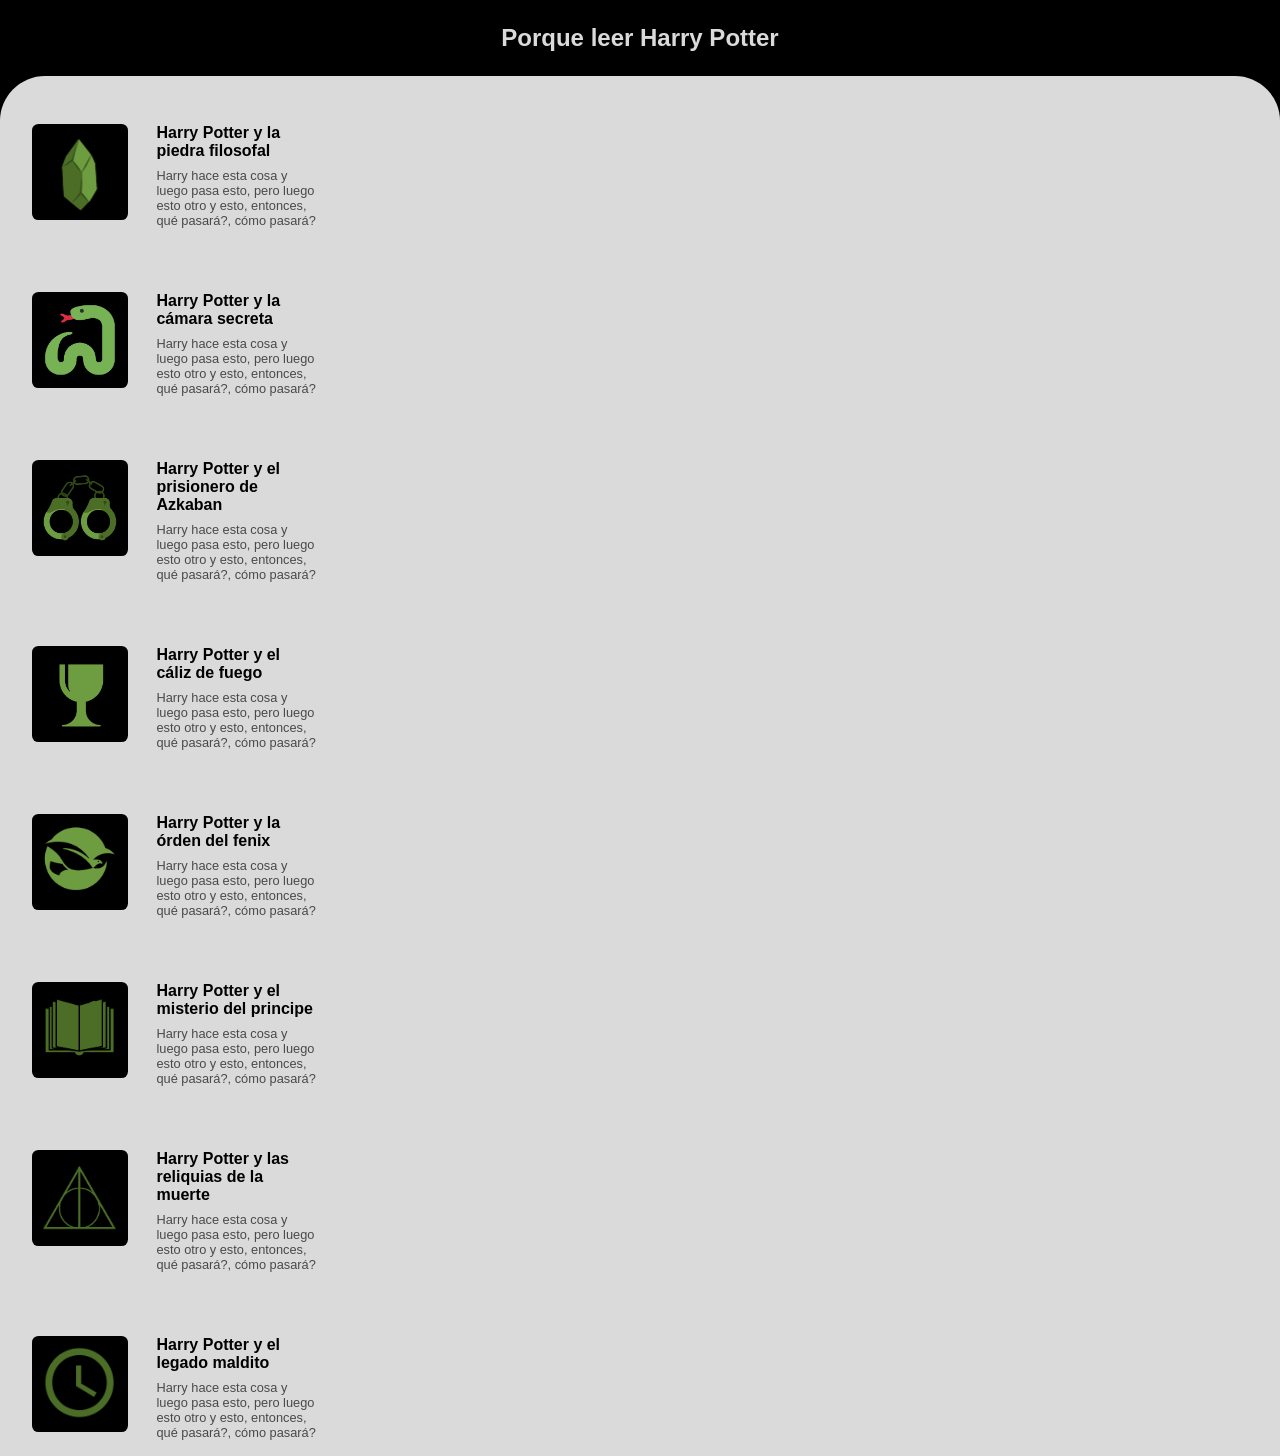
==== libros.html @ 3e37e293 "Update libros.html" ====
<!DOCTYPE html>
<html lang="en">

<head>
  <meta charset="UTF-8">
  <meta http-equiv="X-UA-Compatible" content="IE=edge">
  <meta name="viewport" content="width=device-width, initial-scale=1.0">
  <title>Libros - Harry Potter</title>
  <link rel="stylesheet" href="styles.css">
</head>

<body>
  <h1 class="libros-titulo">Porque leer Harry Potter</h1>
  <div class="libros">
    <div class="libro" onclick="abrirVideo()" onclick="abrirVideo()">
      <div class="libro-imagen-div">
        <img src="piedra_filosofal.png" alt="" class="libro-imagen">
      </div>
      <div class="libro-texto">
        <h2 class="libro-titulo">Harry Potter y la piedra filosofal</h2>
        <p class="libro-informacion">Harry hace esta cosa y luego pasa esto, pero luego esto otro y esto, entonces, qué
          pasará?, cómo pasará?</p>
      </div>
    </div>
    <div class="libro" onclick="abrirVideo()">
      <div class="libro-imagen-div">
        <img src="camara_secreta.png" alt="" class="libro-imagen">
      </div>
      <div class="libro-texto">
        <h2 class="libro-titulo">Harry Potter y la cámara secreta</h2>
        <p class="libro-informacion">Harry hace esta cosa y luego pasa esto, pero luego esto otro y esto, entonces, qué
          pasará?, cómo pasará?</p>
      </div>
    </div>
    <div class="libro" onclick="abrirVideo('tercerLibro.mp4')">
      <div class="libro-imagen-div">
        <img src="prisionero_azkaban.png" alt="" class="libro-imagen">
      </div>
      <div class="libro-texto">
        <h2 class="libro-titulo">Harry Potter y el prisionero de Azkaban</h2>
        <p class="libro-informacion">Harry hace esta cosa y luego pasa esto, pero luego esto otro y esto, entonces, qué
          pasará?, cómo pasará?</p>
      </div>
    </div>
    <div class="libro" onclick="abrirVideo('cuarto_libro.mp4')">
      <div class="libro-imagen-div">
        <img src="caliz_fuego.png" alt="" class="libro-imagen">
      </div>
      <div class="libro-texto">
        <h2 class="libro-titulo">Harry Potter y el cáliz de fuego</h2>
        <p class="libro-informacion">Harry hace esta cosa y luego pasa esto, pero luego esto otro y esto, entonces, qué
          pasará?, cómo pasará?</p>
      </div>
    </div>
    <div class="libro" onclick="abrirVideo()">
      <div class="libro-imagen-div">
        <img src="orden_fenix.PNG" alt="" class="libro-imagen">
      </div>
      <div class="libro-texto">
        <h2 class="libro-titulo">Harry Potter y la órden del fenix</h2>
        <p class="libro-informacion">Harry hace esta cosa y luego pasa esto, pero luego esto otro y esto, entonces, qué
          pasará?, cómo pasará?</p>
      </div>
    </div>
    <div class="libro" onclick="abrirVideo()">
      <div class="libro-imagen-div">
        <img src="misterio_principe.PNG" alt="" class="libro-imagen">
      </div>
      <div class="libro-texto">
        <h2 class="libro-titulo">Harry Potter y el misterio del principe</h2>
        <p class="libro-informacion">Harry hace esta cosa y luego pasa esto, pero luego esto otro y esto, entonces, qué
          pasará?, cómo pasará?</p>
      </div>
    </div>
    <div class="libro" onclick="abrirVideo()">
      <div class="libro-imagen-div">
        <img src="reliquias_muerte.PNG" alt="" class="libro-imagen">
      </div>
      <div class="libro-texto">
        <h2 class="libro-titulo">Harry Potter y las reliquias de la muerte</h2>
        <p class="libro-informacion">Harry hace esta cosa y luego pasa esto, pero luego esto otro y esto, entonces, qué
          pasará?, cómo pasará?</p>
      </div>
    </div>
    <div class="libro" onclick="abrirVideo()">
      <div class="libro-imagen-div">
        <img src="legado_maldito.PNG" alt="" class="libro-imagen">
      </div>
      <div class="libro-texto">
        <h2 class="libro-titulo">Harry Potter y el legado maldito</h2>
        <p class="libro-informacion">Harry hace esta cosa y luego pasa esto, pero luego esto otro y esto, entonces, qué
          pasará?, cómo pasará?</p>
      </div>
    </div>
  </div>
  <script src="script.js"></script>
</body>

</html>
---- styles.css ----
:root {
  --color-verde: rgb(20, 124, 1);
  --color-azul: rgba(0, 136, 160, 0.746);
  --color-azul-hover: rgba(4, 185, 218, 0.698);
  --color-titulos: rgb(218, 218, 218);
  --color-subtitulos: rgb(158, 158, 158);
  /*Colores que se usarán en el documento*/
}
* {
  margin: 0;
  font-family: "Open Sans", sans-serif;
}
html {
  background-color: black;
}

/*Index*/

.fondo-inicio {
  background-image: url("Chica_leyendo_harry_potter.jpg");
  width: 100%;
  height: 60vh;
  background-size: cover;
  background-repeat: no-repeat;
  display: flexbox;
  background-position: center;
}
.principal {
  background-color: black;
  display: flexbox;
  height: 45vh;
  margin-top: -5vh;
  border-radius: 5vh 5vh 0 0;
}
.principal-texto {
  text-align: center;
}
.principal-titulo {
  color: var(--color-titulos);
  padding-top: 1rem;
  font-size: 2.5rem;
  font-weight: 900;
}
.principal-subtitulo {
  color: var(--color-subtitulos);
  padding-top: 1.5rem;
  font-size: 1.2rem;
}
.principal-div-btn {
  display: flex;
  justify-content: center;
  margin: auto;
  margin-top: 1.5rem;
}
.principal-btn {
  color: var(--color-verde);
  padding: 0.3rem 2rem;
  border: var(--color-verde) solid 0.5rem;
  border-radius: 1rem;
  text-decoration: none;
  background-color: black;
  display: inline-block;
  font-size: 1.2rem;
  cursor: pointer;
}

/*Libros*/

.libros-titulo {
  color: var(--color-titulos);
  font-size: 1.5rem;
  text-align: center;
  padding: 1.5rem;
}

.libros {
  background-color: var(--color-titulos);
  display: flexbox;
  right: 0;
  left: 0;
  border-radius: 5vh 5vh 0 0;
}

.libro {
  display: flexbox;
  padding: 3rem 2rem 1rem 2rem;
}

.libro-imagen-div {
  background-color: black;
  width: 6rem;
  height: 6rem;
  display: inline-block;
  border-radius: 0.4rem;
}

.libro-imagen {
  width: 80%;
  border-radius: 0.4rem;
  display: block;
  margin: auto;
  margin-top: 10%;
}

.libro-texto {
  display: inline-block;
  width: 10rem;
  vertical-align: top;
  padding-left: 1.5rem;
}
.libro-titulo {
  font-size: 1rem;
  padding-bottom: 0.5rem;
}
.libro-informacion {
  font-size: 0.8rem;
  color: rgb(73, 73, 73);
}
/*Responsive*/

@media (min-width: 600px) {
  /*Index*/

  .fondo-inicio {
    height: 45vh;
  }
  .principal {
    height: 60vh;
  }
  .principal-titulo {
    padding-top: 1rem;
    font-size: 4rem;
  }
  .principal-subtitulo {
    font-size: 1.8rem;
  }
  .principal-btn {
    padding: 0.5rem 3rem;
    border-width: 0.5rem;
    border-radius: 1.3rem;
    font-size: 1.8rem;
  }
}
@media (min-width: 900px) {
  /*Index*/

  .fondo-inicio {
    height: 100vh;
    background-image: url("https://i.pinimg.com/originals/1e/3d/65/1e3d65ecb6a4f0cb60af79a066c202e3.jpg");
  }
  .principal {
    height: 100vh;
    margin-top: -100vh;
    width: 100vw;
    background: linear-gradient(to left, rgb(0, 0, 0), rgba(0, 0, 0, 0));
  }
  .principal-texto {
    text-align: right;
    margin-right: 10%;
  }
  .principal-titulo {
    padding-top: 1rem;
    font-size: 8rem;
  }
  .principal-subtitulo {
    font-size: 3rem;
    padding-top: 10%;
  }
  .principal-div-btn {
    margin-top: 1.5rem;
    margin: 1.5rem 5% auto 0;
    position: relative;
    float: right;
  }
  .principal-btn {
    padding: 0.7rem 5rem;
    border-width: 0.7rem;
    border-radius: 1.5rem;
    font-size: 3rem;
    background-color: rgba(0, 0, 0, 0);
    color: var(--color-azul);
    border-color: var(--color-azul);
    font-weight: 900;
    text-align: center;
  }
  .principal-btn:hover {
    color: var(--color-azul-hover);
    border-color: var(--color-azul-hover);
  }
}
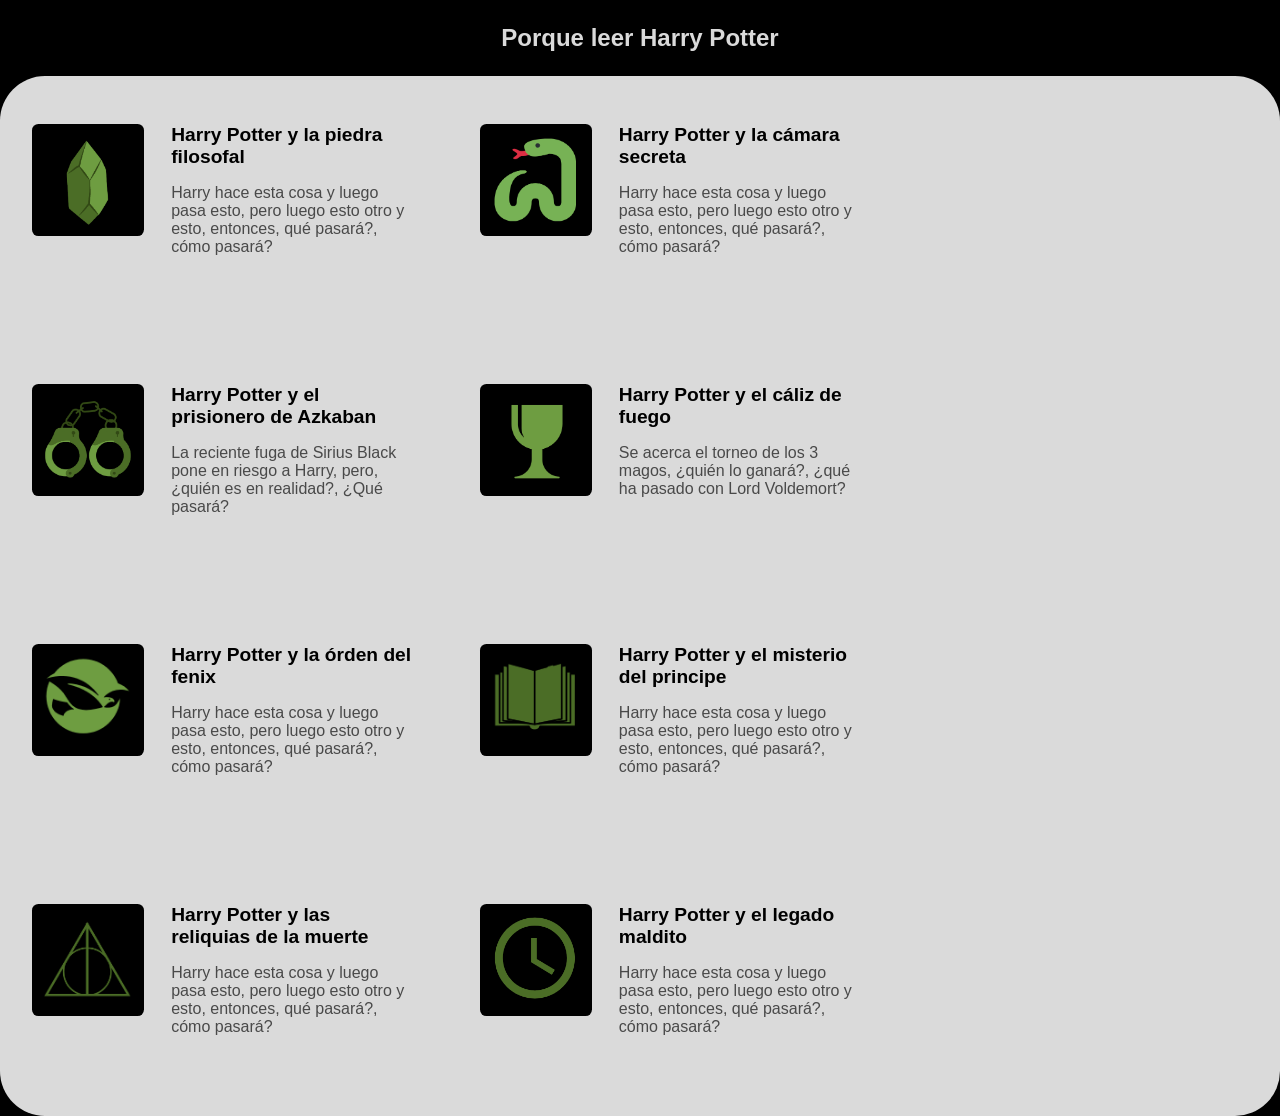
==== commit 6fc72d17: "Update libros.html" ====
--- a/libros.html
+++ b/libros.html
@@ -38,8 +38,7 @@
       </div>
       <div class="libro-texto">
         <h2 class="libro-titulo">Harry Potter y el prisionero de Azkaban</h2>
-        <p class="libro-informacion">Harry hace esta cosa y luego pasa esto, pero luego esto otro y esto, entonces, qué
-          pasará?, cómo pasará?</p>
+        <p class="libro-informacion">La reciente fuga de Sirius Black pone en riesgo a Harry, pero, ¿quién es en realidad?, ¿Qué pasará?</p>
       </div>
     </div>
     <div class="libro" onclick="abrirVideo('cuarto_libro.mp4')">
@@ -48,8 +47,7 @@
       </div>
       <div class="libro-texto">
         <h2 class="libro-titulo">Harry Potter y el cáliz de fuego</h2>
-        <p class="libro-informacion">Harry hace esta cosa y luego pasa esto, pero luego esto otro y esto, entonces, qué
-          pasará?, cómo pasará?</p>
+        <p class="libro-informacion">Se acerca el torneo de los 3 magos, ¿quién lo ganará?, ¿qué ha pasado con Lord Voldemort?</p>
       </div>
     </div>
     <div class="libro" onclick="abrirVideo()">
--- a/styles.css
+++ b/styles.css
@@ -1,7 +1,6 @@
 :root {
-  --color-verde: rgb(20, 124, 1);
-  --color-azul: rgba(0, 136, 160, 0.746);
-  --color-azul-hover: rgba(4, 185, 218, 0.698);
+  --color-verde: rgba(19, 124, 1, 0.753);
+  --color-verde-hover: rgba(26, 173, 0, 0.712);
   --color-titulos: rgb(218, 218, 218);
   --color-subtitulos: rgb(158, 158, 158);
   /*Colores que se usarán en el documento*/
@@ -12,6 +11,7 @@
 }
 html {
   background-color: black;
+  width: 100%;
 }
 
 /*Index*/
@@ -76,20 +76,22 @@
 .libros {
   background-color: var(--color-titulos);
   display: flexbox;
-  right: 0;
-  left: 0;
+  width: 100%;
   border-radius: 5vh 5vh 0 0;
+  justify-content: space-between;
+  bottom: 0;
 }
 
 .libro {
-  display: flexbox;
+  display: inline-flex;
   padding: 3rem 2rem 1rem 2rem;
+  cursor: pointer;
 }
 
 .libro-imagen-div {
   background-color: black;
-  width: 6rem;
-  height: 6rem;
+  width: 35%;
+  height: 35%;
   display: inline-block;
   border-radius: 0.4rem;
 }
@@ -104,12 +106,12 @@
 
 .libro-texto {
   display: inline-block;
-  width: 10rem;
+  width: 50%;
   vertical-align: top;
   padding-left: 1.5rem;
 }
 .libro-titulo {
-  font-size: 1rem;
+  font-size: 1em;
   padding-bottom: 0.5rem;
 }
 .libro-informacion {
@@ -139,6 +141,34 @@
     border-width: 0.5rem;
     border-radius: 1.3rem;
     font-size: 1.8rem;
+  }
+
+  /*Libros*/
+
+  .libros-titulo {
+    font-size: 2rem;
+    padding: 2rem;
+  }
+
+  .libro {
+    padding: 4rem 3rem 2rem 3rem;
+  }
+
+  .libro-imagen-div {
+    width: 10rem;
+    height: 10rem;
+  }
+
+  .libro-texto {
+    width: 17rem;
+    padding-left: 2rem;
+  }
+  .libro-titulo {
+    font-size: 1.5rem;
+    padding-bottom: 1rem;
+  }
+  .libro-informacion {
+    font-size: 1.3rem;
   }
 }
 @media (min-width: 900px) {
@@ -178,13 +208,50 @@
     border-radius: 1.5rem;
     font-size: 3rem;
     background-color: rgba(0, 0, 0, 0);
-    color: var(--color-azul);
-    border-color: var(--color-azul);
+    color: var(--color-verde);
+    border-color: var(--color-verde);
     font-weight: 900;
     text-align: center;
   }
   .principal-btn:hover {
-    color: var(--color-azul-hover);
-    border-color: var(--color-azul-hover);
-  }
-}
+    color: var(--color-verde-hover);
+    border-color: var(--color-verde-hover);
+  }
+
+  /*Libros*/
+
+  .libros-titulo {
+    font-size: 1.5rem;
+    padding: 1.5rem;
+  }
+
+  .libro {
+    padding: 3rem 2rem 2rem 2rem;
+    border-radius: 5vh;
+    padding-bottom: 5rem;
+  }
+  .libro:hover {
+    background-color: rgb(192, 192, 192);
+  }
+  .libros {
+    border-radius: 5vh;
+    transition: 0.5s;
+  }
+
+  .libro-imagen-div {
+    width: 7rem;
+    height: 7rem;
+  }
+
+  .libro-texto {
+    width: 15rem;
+    padding-left: 1.7rem;
+  }
+  .libro-titulo {
+    font-size: 1.2rem;
+    padding-bottom: 1rem;
+  }
+  .libro-informacion {
+    font-size: 1rem;
+  }
+}
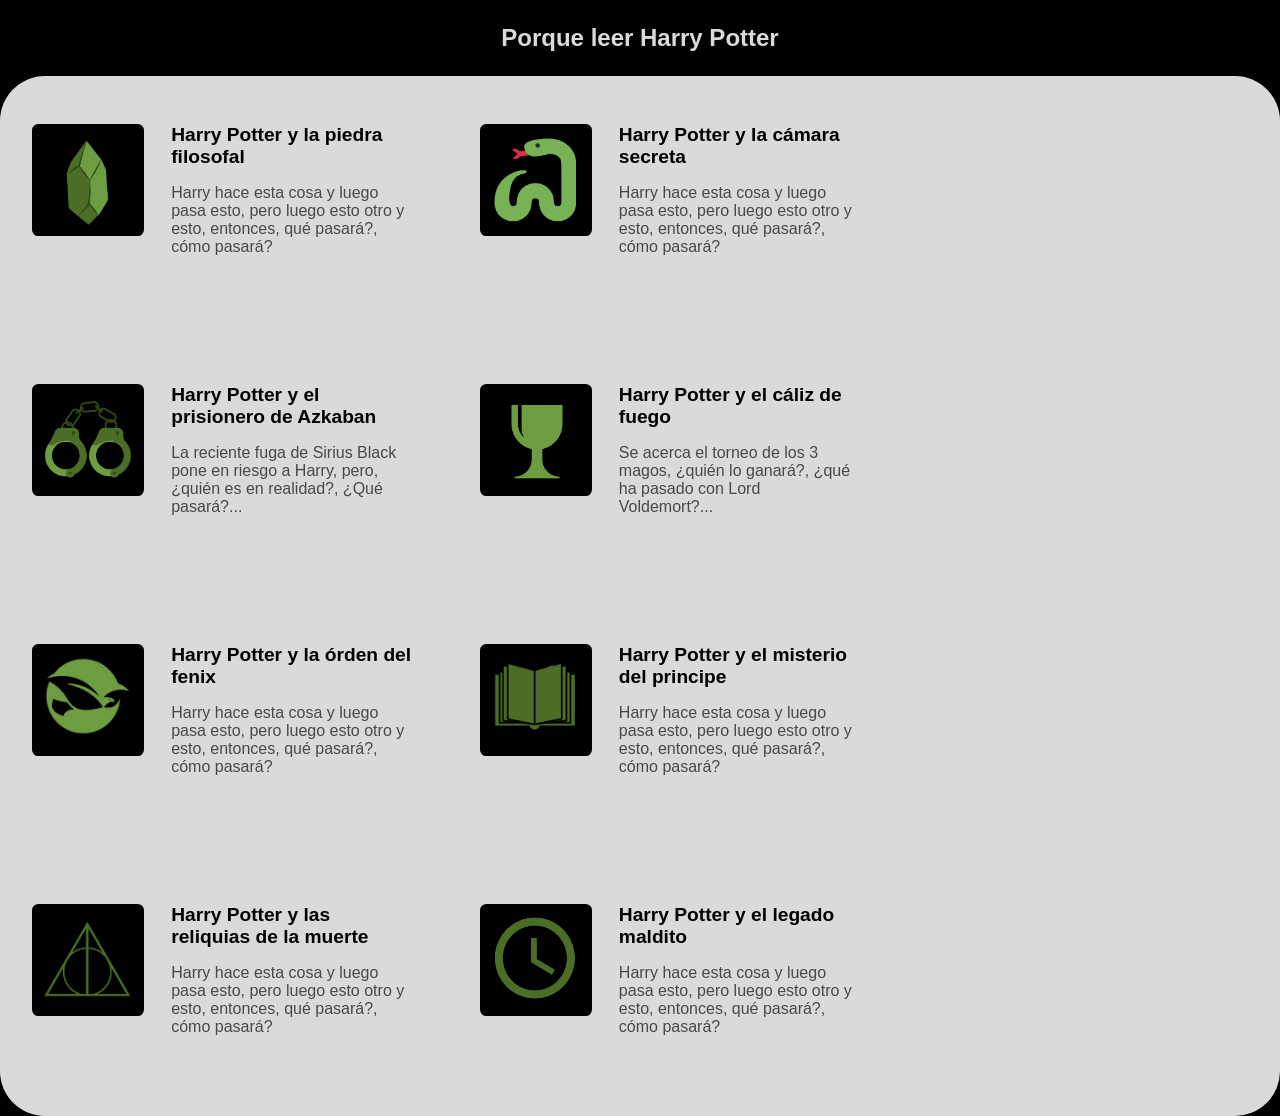
==== commit 76206f9d: "Update libros.html" ====
--- a/libros.html
+++ b/libros.html
@@ -38,7 +38,7 @@
       </div>
       <div class="libro-texto">
         <h2 class="libro-titulo">Harry Potter y el prisionero de Azkaban</h2>
-        <p class="libro-informacion">La reciente fuga de Sirius Black pone en riesgo a Harry, pero, ¿quién es en realidad?, ¿Qué pasará?</p>
+        <p class="libro-informacion">La reciente fuga de Sirius Black pone en riesgo a Harry, pero, ¿quién es en realidad?, ¿Qué pasará?...</p>
       </div>
     </div>
     <div class="libro" onclick="abrirVideo('cuarto_libro.mp4')">
@@ -47,7 +47,7 @@
       </div>
       <div class="libro-texto">
         <h2 class="libro-titulo">Harry Potter y el cáliz de fuego</h2>
-        <p class="libro-informacion">Se acerca el torneo de los 3 magos, ¿quién lo ganará?, ¿qué ha pasado con Lord Voldemort?</p>
+        <p class="libro-informacion">Se acerca el torneo de los 3 magos, ¿quién lo ganará?, ¿qué ha pasado con Lord Voldemort?...</p>
       </div>
     </div>
     <div class="libro" onclick="abrirVideo()">
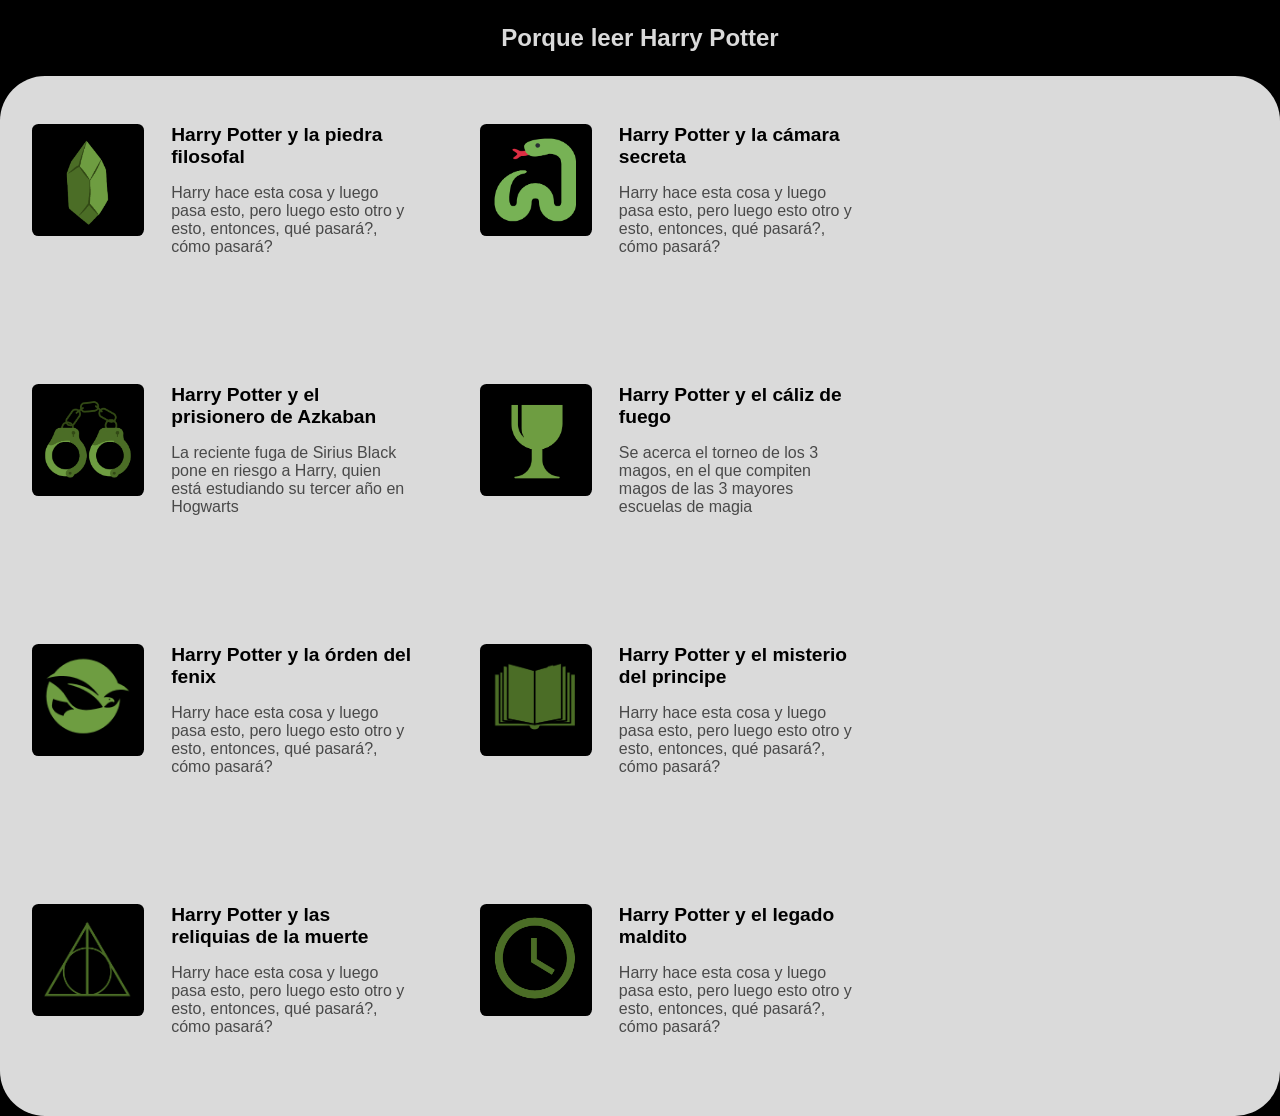
==== commit 4a9a5d05: "Update libros.html" ====
--- a/libros.html
+++ b/libros.html
@@ -38,7 +38,7 @@
       </div>
       <div class="libro-texto">
         <h2 class="libro-titulo">Harry Potter y el prisionero de Azkaban</h2>
-        <p class="libro-informacion">La reciente fuga de Sirius Black pone en riesgo a Harry, pero, ¿quién es en realidad?, ¿Qué pasará?...</p>
+        <p class="libro-informacion">La reciente fuga de Sirius Black pone en riesgo a Harry, quien está estudiando su tercer año en Hogwarts</p>
       </div>
     </div>
     <div class="libro" onclick="abrirVideo('cuarto_libro.mp4')">
@@ -47,7 +47,7 @@
       </div>
       <div class="libro-texto">
         <h2 class="libro-titulo">Harry Potter y el cáliz de fuego</h2>
-        <p class="libro-informacion">Se acerca el torneo de los 3 magos, ¿quién lo ganará?, ¿qué ha pasado con Lord Voldemort?...</p>
+        <p class="libro-informacion">Se acerca el torneo de los 3 magos, en el que compiten magos de las 3 mayores escuelas de magia</p>
       </div>
     </div>
     <div class="libro" onclick="abrirVideo()">
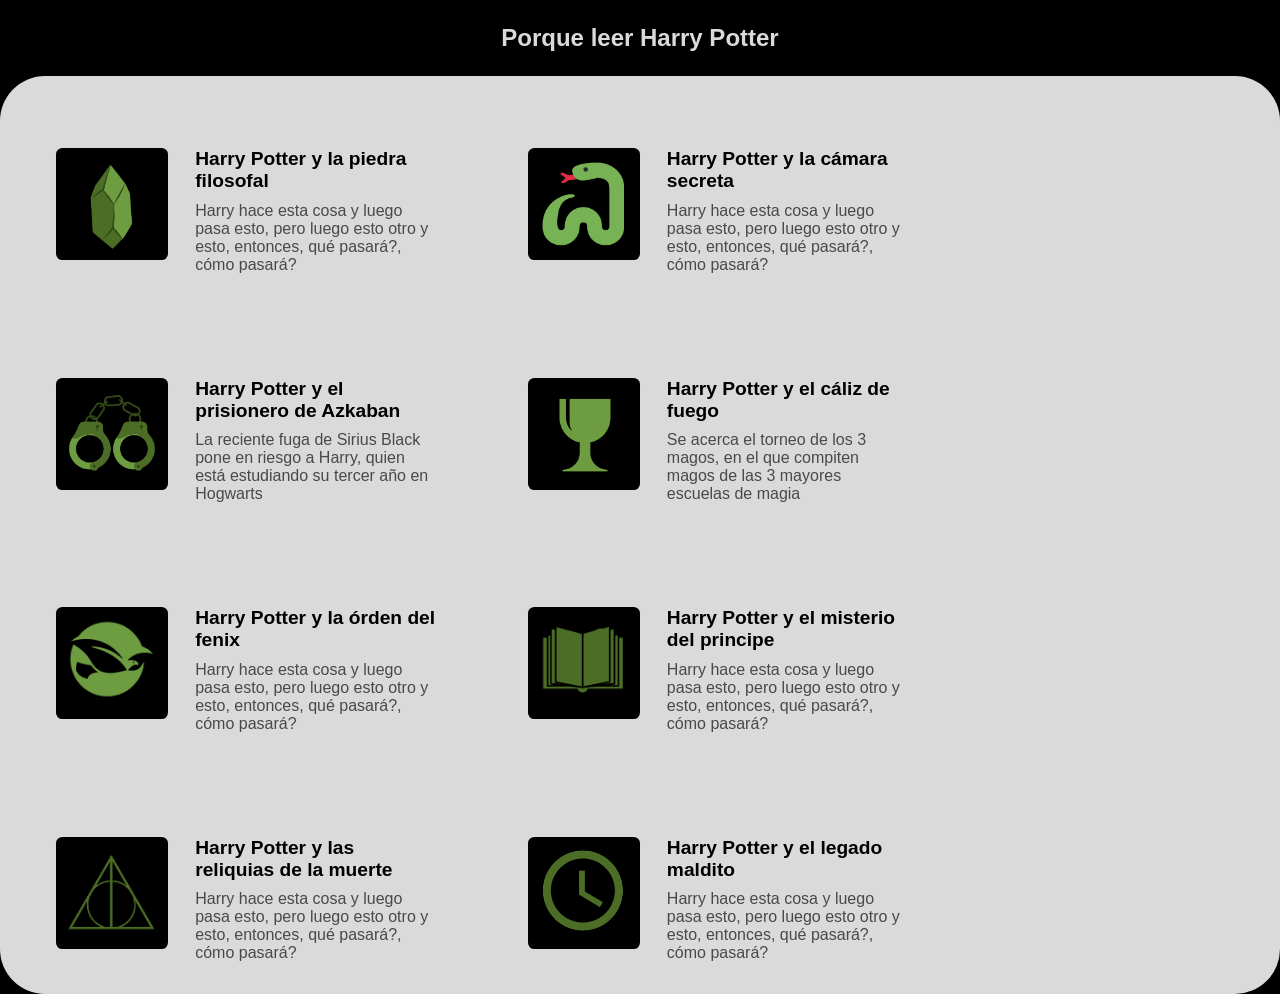
==== commit b86ed8a9: "Update libros.html" ====
--- a/libros.html
+++ b/libros.html
@@ -22,7 +22,7 @@
           pasará?, cómo pasará?</p>
       </div>
     </div>
-    <div class="libro" onclick="abrirVideo()">
+    <div class="libro" onclick="abrirVideo('segundo_libro.mp4')">
       <div class="libro-imagen-div">
         <img src="camara_secreta.png" alt="" class="libro-imagen">
       </div>
--- a/styles.css
+++ b/styles.css
@@ -224,20 +224,21 @@
     font-size: 1.5rem;
     padding: 1.5rem;
   }
-
-  .libro {
-    padding: 3rem 2rem 2rem 2rem;
-    border-radius: 5vh;
-    padding-bottom: 5rem;
-  }
-  .libro:hover {
-    background-color: rgb(192, 192, 192);
-  }
+  
   .libros {
     border-radius: 5vh;
     transition: 0.5s;
   }
 
+  .libro {
+    padding: 4.5rem 2rem 2rem 3.5rem;
+    border-radius: 5vh;
+    transition: 0.5s;
+  }
+  .libro:hover {
+    background-color: rgb(192, 192, 192);
+  }
+
   .libro-imagen-div {
     width: 7rem;
     height: 7rem;
@@ -249,7 +250,7 @@
   }
   .libro-titulo {
     font-size: 1.2rem;
-    padding-bottom: 1rem;
+    padding-bottom: 0.6rem;
   }
   .libro-informacion {
     font-size: 1rem;
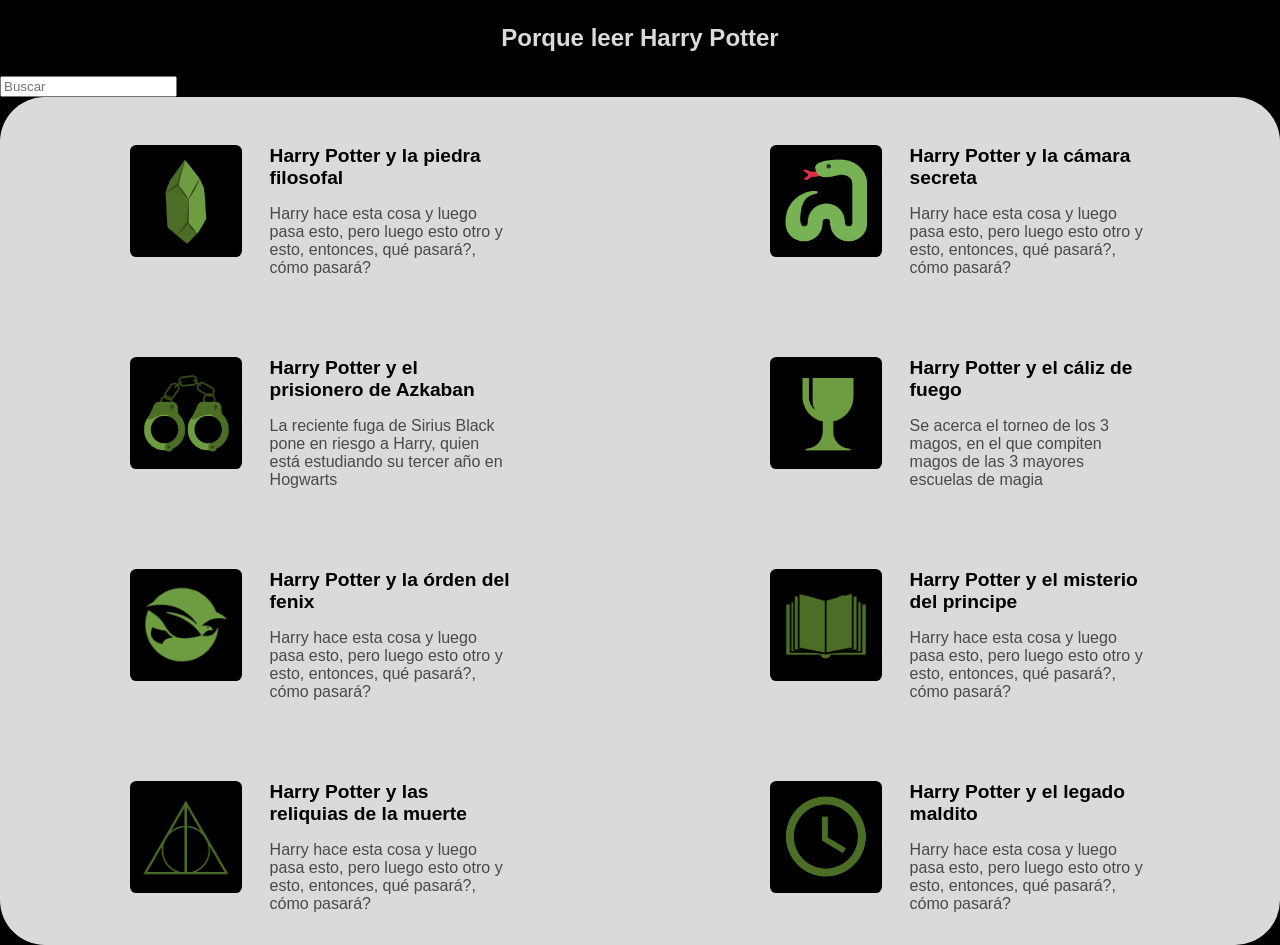
==== commit 2514ad5c: "Update libros.html" ====
--- a/libros.html
+++ b/libros.html
@@ -10,9 +10,14 @@
 </head>
 
 <body>
-  <h1 class="libros-titulo">Porque leer Harry Potter</h1>
+  <header>
+    <h1 class="libros-titulo">Porque leer Harry Potter</h1>
+    <div class="input">
+      <input type="text" placeholder="Buscar">
+    </div>
+  </header>
   <div class="libros">
-    <div class="libro" onclick="abrirVideo()" onclick="abrirVideo()">
+    <div class="libro" onclick="abrirVideo('primer_libro.mp4')" onclick="abrirVideo()">
       <div class="libro-imagen-div">
         <img src="piedra_filosofal.png" alt="" class="libro-imagen">
       </div>
--- a/styles.css
+++ b/styles.css
@@ -12,6 +12,7 @@
 html {
   background-color: black;
   width: 100%;
+  cursor: url(https://cdn.custom-cursor.com/db/5048/32/arrow2857.png), default;
 }
 
 /*Index*/
@@ -61,7 +62,7 @@
   background-color: black;
   display: inline-block;
   font-size: 1.2rem;
-  cursor: pointer;
+  cursor: url(https://cdn.custom-cursor.com/db/5047/32/arrow2857.png), pointer;
 }
 
 /*Libros*/
@@ -75,25 +76,27 @@
 
 .libros {
   background-color: var(--color-titulos);
-  display: flexbox;
+  display: flex;
   width: 100%;
   border-radius: 5vh 5vh 0 0;
-  justify-content: space-between;
+  justify-content: space-around;
   bottom: 0;
+  flex-wrap: wrap;
 }
 
 .libro {
   display: inline-flex;
   padding: 3rem 2rem 1rem 2rem;
-  cursor: pointer;
+  cursor: url(https://cdn.custom-cursor.com/db/5047/32/arrow2857.png), pointer;
 }
 
 .libro-imagen-div {
   background-color: black;
   width: 35%;
-  height: 35%;
-  display: inline-block;
+  height: 100%;
+  display: flex;
   border-radius: 0.4rem;
+  justify-content: center;
 }
 
 .libro-imagen {
@@ -101,7 +104,6 @@
   border-radius: 0.4rem;
   display: block;
   margin: auto;
-  margin-top: 10%;
 }
 
 .libro-texto {
@@ -224,19 +226,17 @@
     font-size: 1.5rem;
     padding: 1.5rem;
   }
-  
+
+  .libro {
+    padding: 3rem 2rem 2rem 2rem;
+    border-radius: 5vh;
+    transition: 0.5s;
+  }
+  .libro:hover {
+    background-color: rgb(192, 192, 192);
+  }
   .libros {
     border-radius: 5vh;
-    transition: 0.5s;
-  }
-
-  .libro {
-    padding: 4.5rem 2rem 2rem 3.5rem;
-    border-radius: 5vh;
-    transition: 0.5s;
-  }
-  .libro:hover {
-    background-color: rgb(192, 192, 192);
   }
 
   .libro-imagen-div {
@@ -250,7 +250,7 @@
   }
   .libro-titulo {
     font-size: 1.2rem;
-    padding-bottom: 0.6rem;
+    padding-bottom: 1rem;
   }
   .libro-informacion {
     font-size: 1rem;
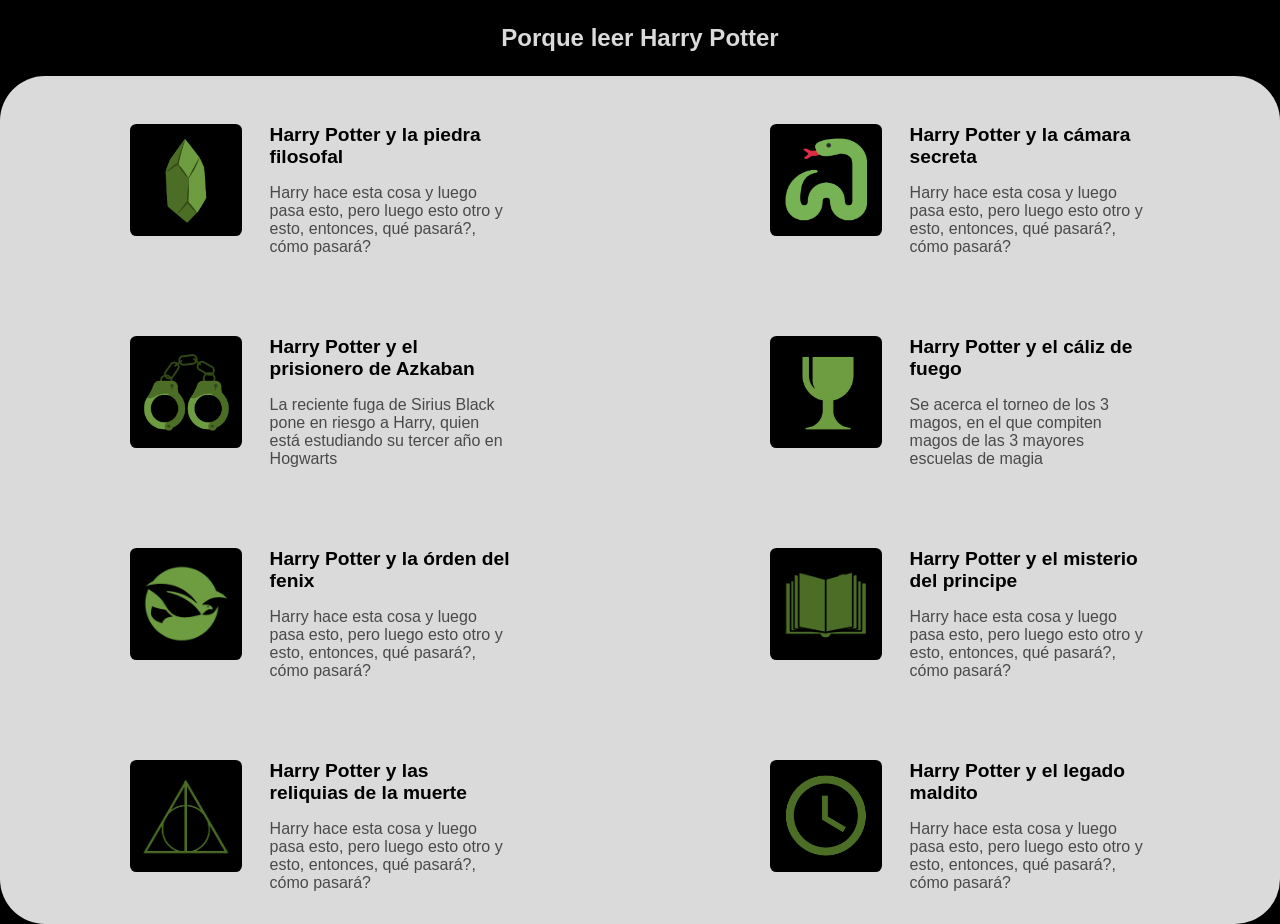
==== commit 8523bc4a: "Update libros.html" ====
--- a/libros.html
+++ b/libros.html
@@ -13,7 +13,7 @@
   <header>
     <h1 class="libros-titulo">Porque leer Harry Potter</h1>
     <div class="input">
-      <input type="text" placeholder="Buscar">
+      <input type="text" placeholder="Buscar"  id="filtro">
     </div>
   </header>
   <div class="libros">
--- a/styles.css
+++ b/styles.css
@@ -67,11 +67,42 @@
 
 /*Libros*/
 
+header {
+  display: flex;
+  justify-content: space-around;
+  flex-wrap: wrap;
+}
+
 .libros-titulo {
   color: var(--color-titulos);
   font-size: 1.5rem;
   text-align: center;
-  padding: 1.5rem;
+  padding: 1rem 0.2rem;
+}
+
+input {
+  display: block;
+  margin: auto;
+  margin-bottom: 1rem;
+  width: 80%;
+  font-size: 1.2rem;
+  padding: 0.3rem 0.5rem;
+  background-color: rgb(37, 37, 37);
+  border: none;
+  border-radius: 0.5rem;
+  color: var(--color-subtitulos);
+  text-align: center;
+}
+
+input:focus {
+  background-color: rgb(61, 61, 61);
+  outline: none;
+}
+
+.filter {
+  visibility: hidden;
+  opacity: 0;
+  order: 1;
 }
 
 .libros {
@@ -88,6 +119,7 @@
   display: inline-flex;
   padding: 3rem 2rem 1rem 2rem;
   cursor: url(https://cdn.custom-cursor.com/db/5047/32/arrow2857.png), pointer;
+  transition: all 0.3s ease-out;
 }
 
 .libro-imagen-div {
@@ -120,6 +152,7 @@
   font-size: 0.8rem;
   color: rgb(73, 73, 73);
 }
+
 /*Responsive*/
 
 @media (min-width: 600px) {
@@ -256,3 +289,8 @@
     font-size: 1rem;
   }
 }
+@media (min-width: 470px) {
+  .input {
+    display: none;
+  }
+}
